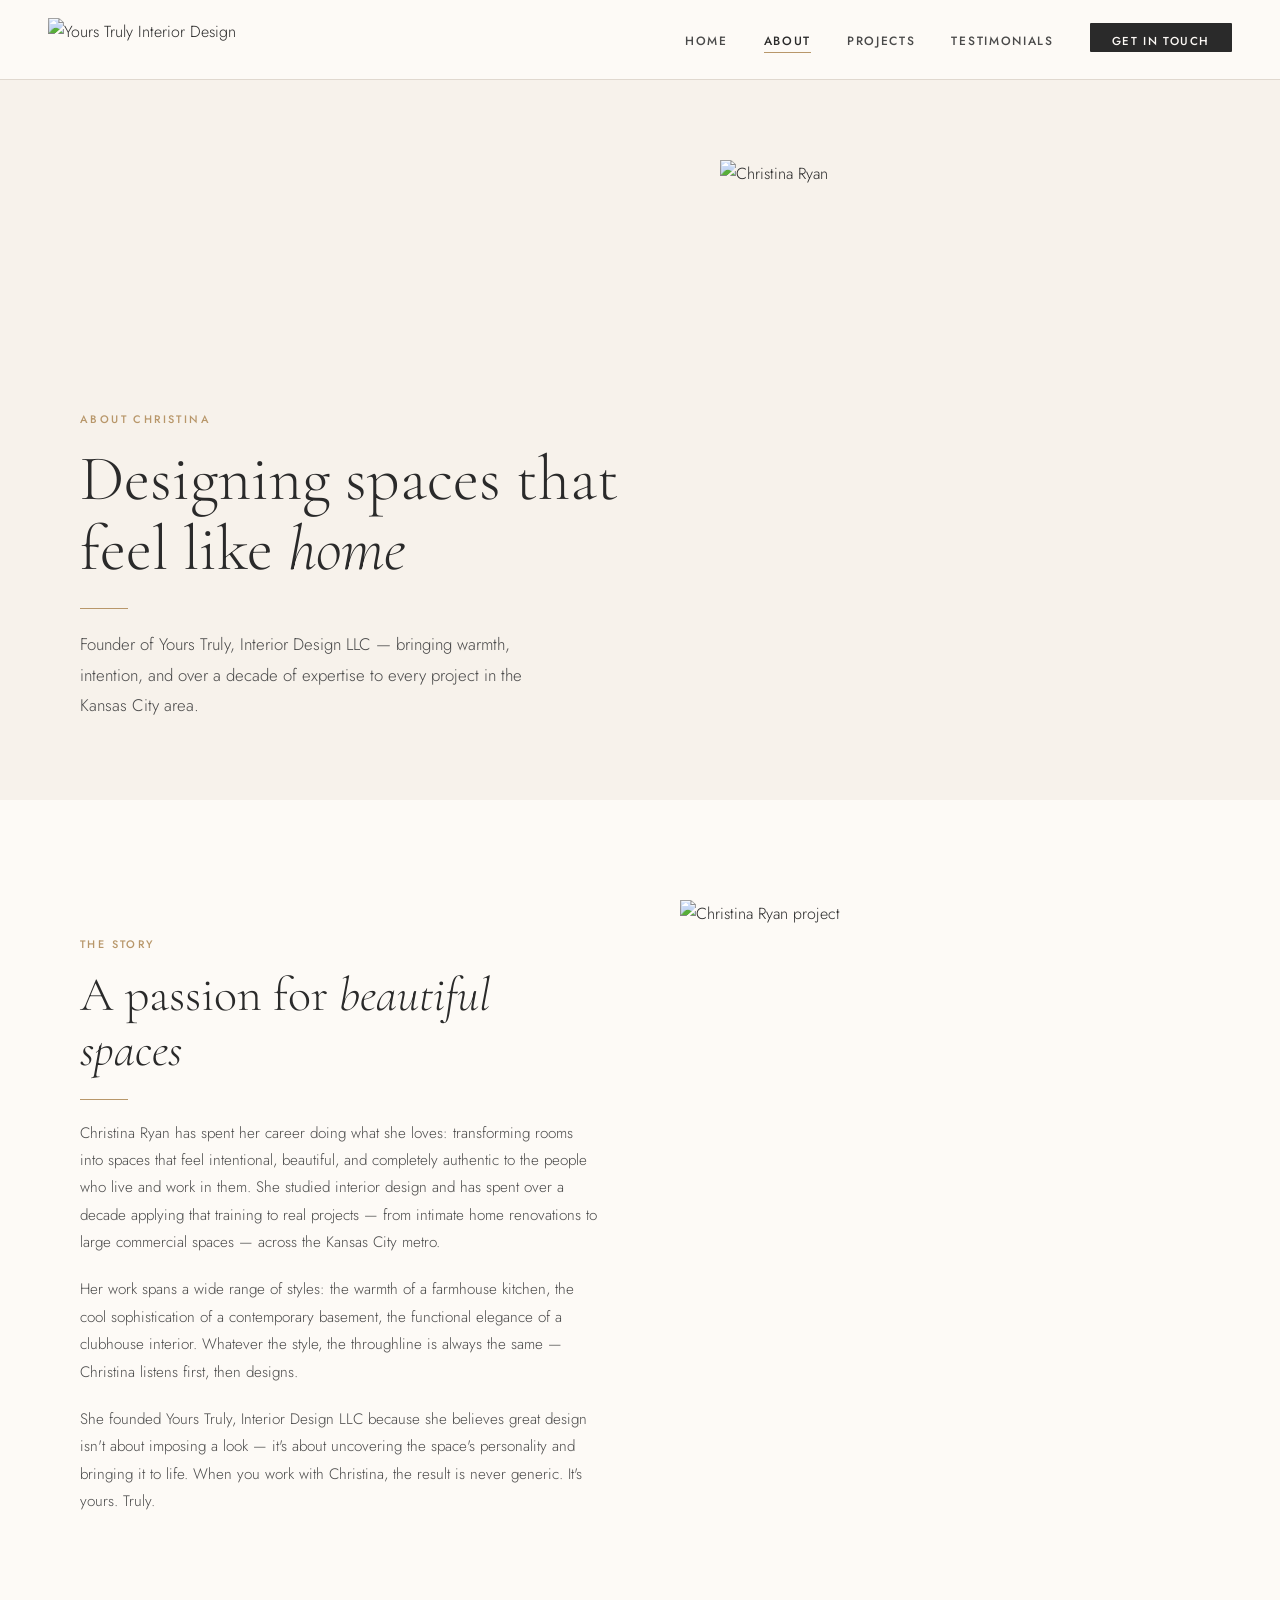
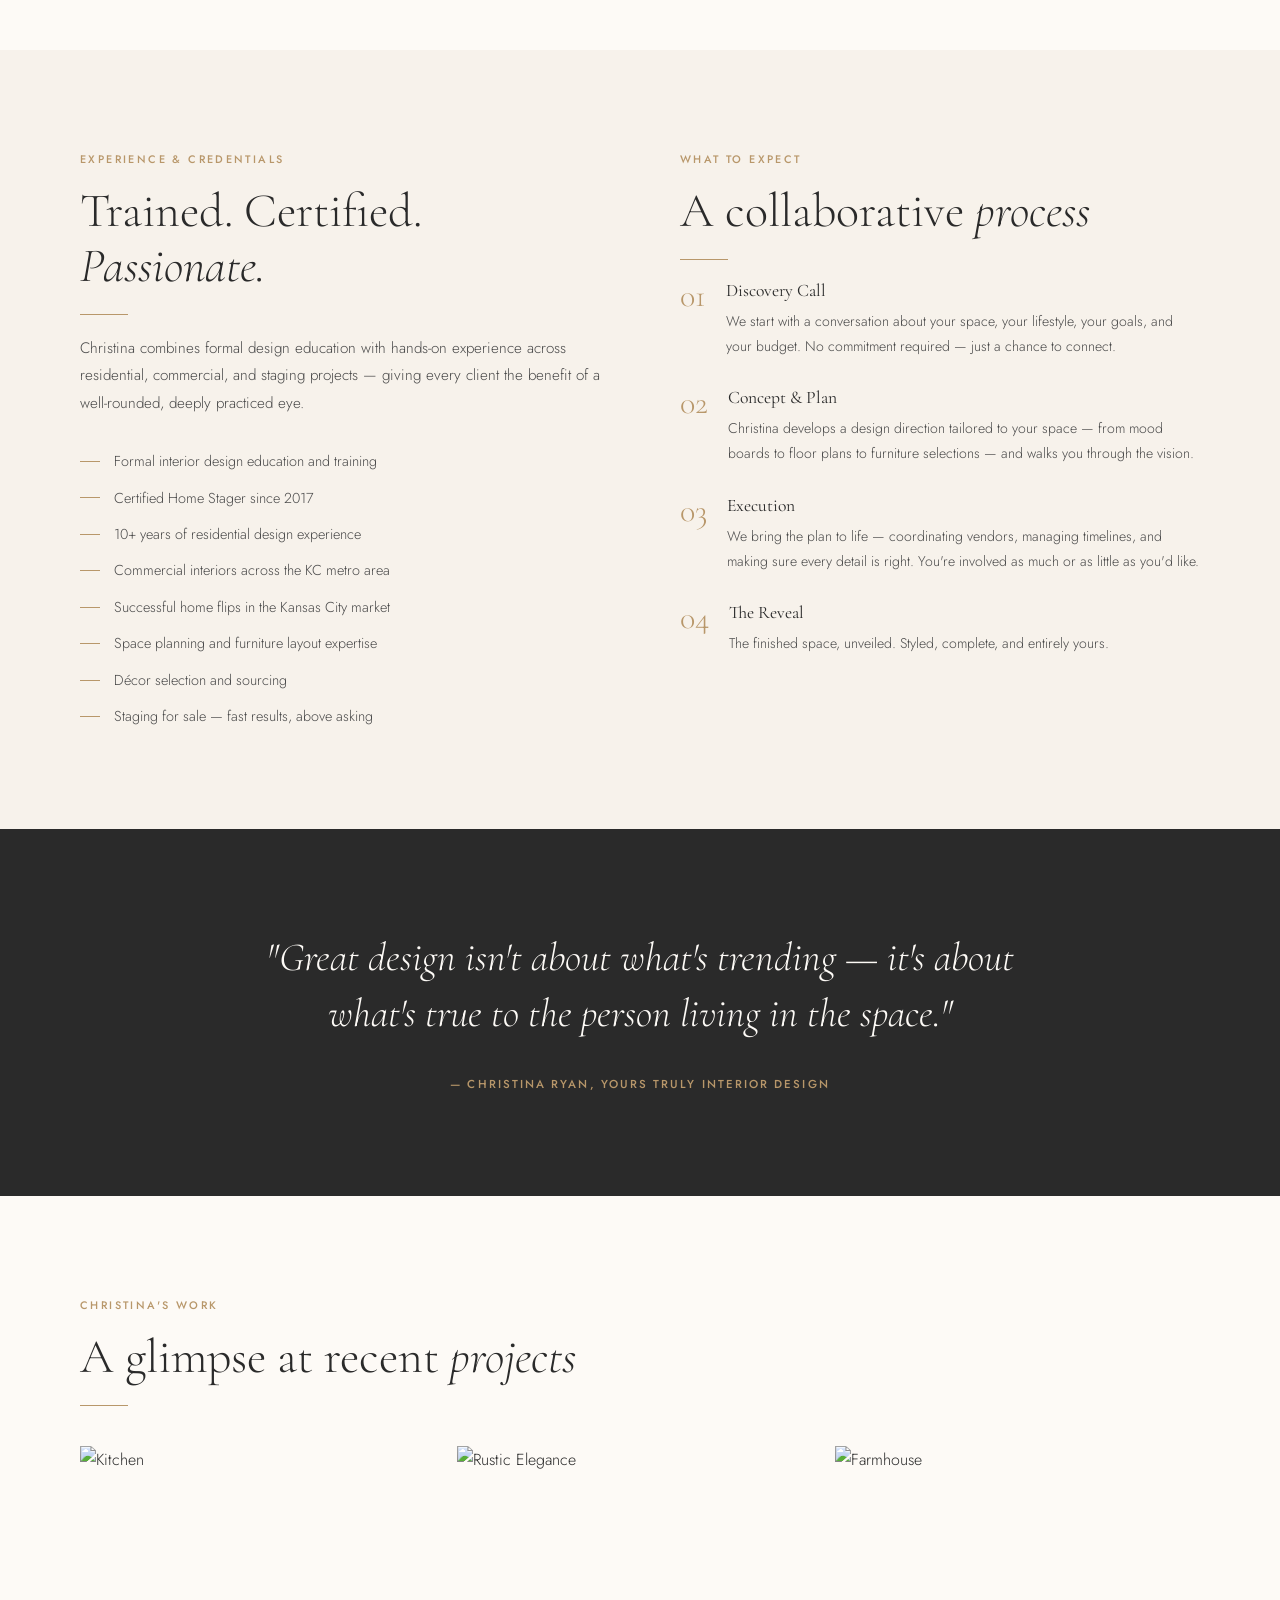
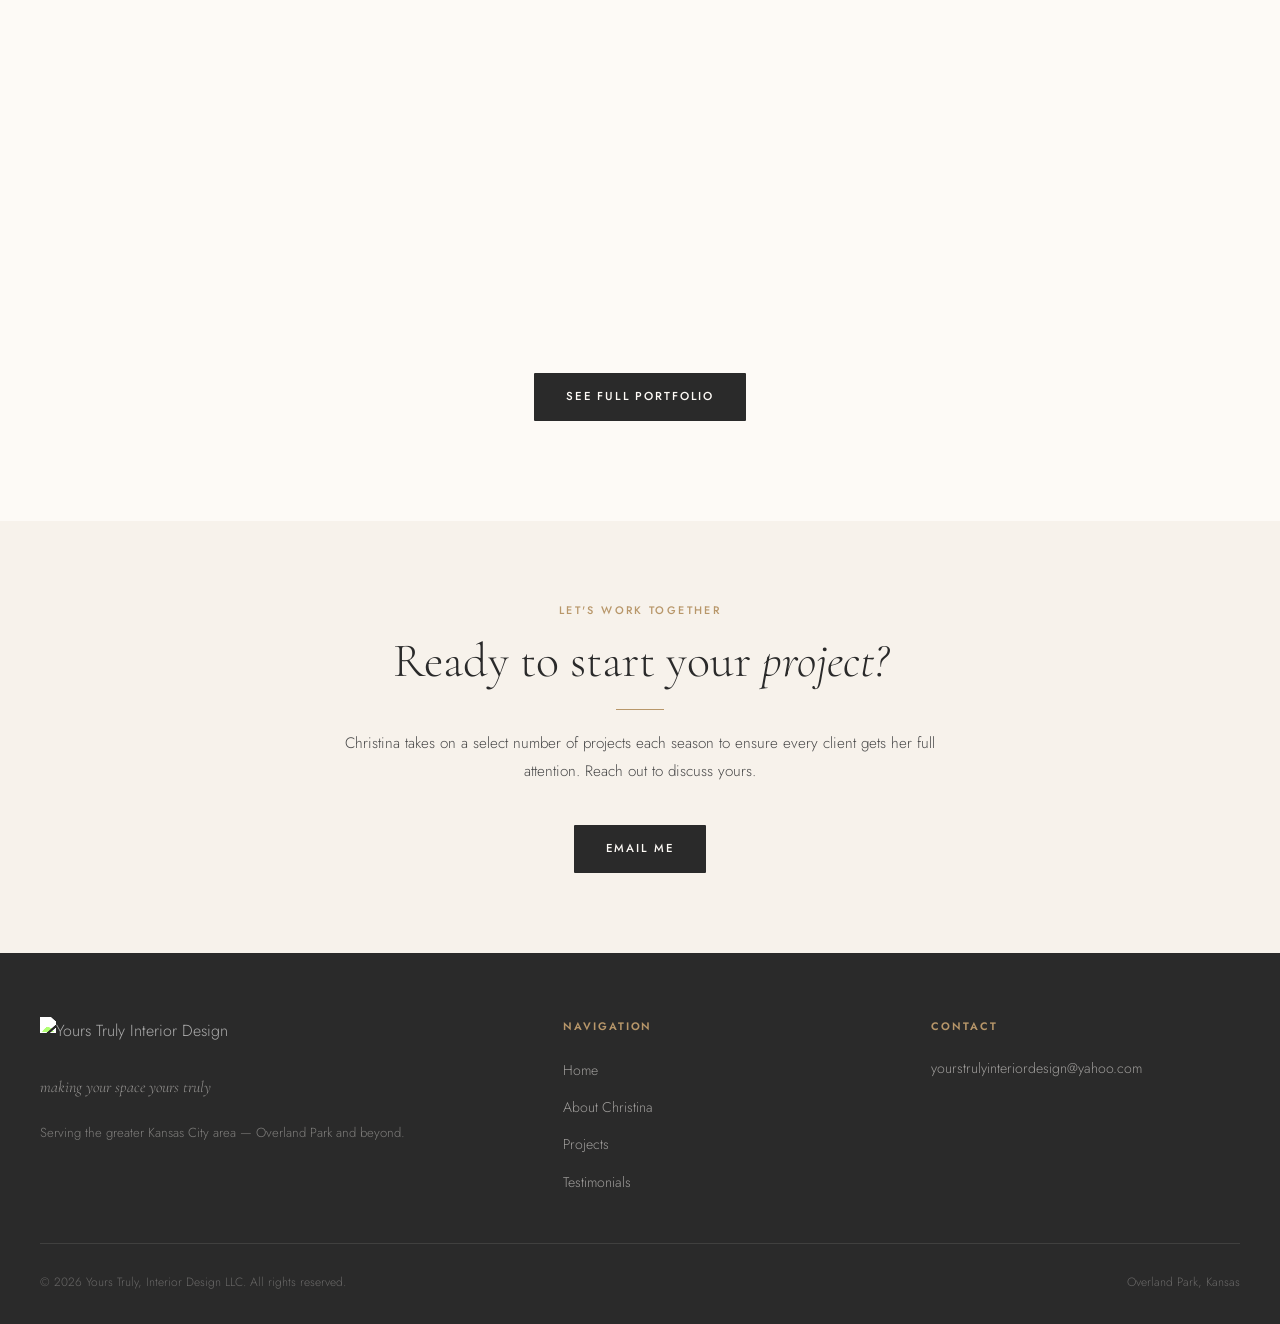
==== about.html @ 73387ab0 "Initial commit — Yours Truly Interior Design website Co-Authored-By: Claude Sonnet 4.6 <noreply@anth" ====
<!DOCTYPE html>
<html lang="en">
<head>
  <meta charset="UTF-8" />
  <meta name="viewport" content="width=device-width, initial-scale=1.0" />
  <title>About Christina Ryan — Yours Truly, Interior Design</title>
  <meta name="description" content="Meet Christina Ryan, founder of Yours Truly Interior Design LLC — residential designer, commercial designer, and certified home stager serving the Kansas City area." />
  <link rel="stylesheet" href="styles.css" />
</head>
<body>

  <!-- NAV -->
  <nav class="nav" id="nav">
    <a href="index.html" class="nav-logo">
      <img src="https://images.squarespace-cdn.com/content/v1/5b879209da02bc54b4c3dd03/1538536090506-EZJM4PVKY48RUZDTCL8S/logofin-02.png" alt="Yours Truly Interior Design" />
    </a>
    <ul class="nav-links">
      <li><a href="index.html">Home</a></li>
      <li><a href="about.html" class="active">About</a></li>
      <li><a href="projects.html">Projects</a></li>
      <li><a href="testimonials.html">Testimonials</a></li>
      <li><a href="mailto:yourstrulyinteriordesign@yahoo.com" class="nav-cta">Get in Touch</a></li>
    </ul>
    <button class="hamburger" id="hamburger" aria-label="Menu">
      <span></span><span></span><span></span>
    </button>
  </nav>

  <div class="mobile-menu" id="mobileMenu">
    <a href="index.html">Home</a>
    <a href="about.html">About</a>
    <a href="projects.html">Projects</a>
    <a href="testimonials.html">Testimonials</a>
    <a href="mailto:yourstrulyinteriordesign@yahoo.com">Get in Touch</a>
  </div>

  <!-- PAGE HERO -->
  <div class="page-hero">
    <div class="page-hero-inner">
      <div class="page-hero-text">
        <p class="section-label">About Christina</p>
        <h1>Designing spaces that feel like <em>home</em></h1>
        <div class="divider"></div>
        <p style="max-width: 480px; margin-top: 8px; font-size: 1.05rem;">Founder of Yours Truly, Interior Design LLC — bringing warmth, intention, and over a decade of expertise to every project in the Kansas City area.</p>
      </div>
      <div class="page-hero-image">
        <img
          src="https://images.squarespace-cdn.com/content/v1/5b879209da02bc54b4c3dd03/2d7693ac-e2a9-4519-bec4-ebcbdda5941f/IMG_5736.jpeg"
          alt="Christina Ryan"
        />
      </div>
    </div>
  </div>

  <!-- STORY -->
  <section style="padding: 100px 0; background: var(--ivory);">
    <div class="section" style="padding-top: 0; padding-bottom: 0;">
      <div class="split">
        <div class="split-text">
          <p class="section-label">The Story</p>
          <h2>A passion for <em>beautiful spaces</em></h2>
          <div class="divider"></div>
          <p style="margin-bottom: 20px;">Christina Ryan has spent her career doing what she loves: transforming rooms into spaces that feel intentional, beautiful, and completely authentic to the people who live and work in them. She studied interior design and has spent over a decade applying that training to real projects — from intimate home renovations to large commercial spaces — across the Kansas City metro.</p>
          <p style="margin-bottom: 20px;">Her work spans a wide range of styles: the warmth of a farmhouse kitchen, the cool sophistication of a contemporary basement, the functional elegance of a clubhouse interior. Whatever the style, the throughline is always the same — Christina listens first, then designs.</p>
          <p>She founded Yours Truly, Interior Design LLC because she believes great design isn't about imposing a look — it's about uncovering the space's personality and bringing it to life. When you work with Christina, the result is never generic. It's yours. Truly.</p>
        </div>
        <div class="split-image">
          <img
            src="https://images.squarespace-cdn.com/content/v1/5b879209da02bc54b4c3dd03/1630653431129-27G4PK1G4OTRNP33AMVS/86757907_2909606565801792_7274427422525620224_n.jpg"
            alt="Christina Ryan project"
            loading="lazy"
          />
        </div>
      </div>
    </div>
  </section>

  <!-- CREDENTIALS -->
  <section style="background: var(--cream); padding: 100px 0;">
    <div class="section" style="padding-top: 0; padding-bottom: 0;">
      <div style="display: grid; grid-template-columns: 1fr 1fr; gap: 80px; align-items: start;">
        <div>
          <p class="section-label">Experience &amp; Credentials</p>
          <h2>Trained. Certified. <em>Passionate.</em></h2>
          <div class="divider"></div>
          <p style="margin-bottom: 32px;">Christina combines formal design education with hands-on experience across residential, commercial, and staging projects — giving every client the benefit of a well-rounded, deeply practiced eye.</p>
          <ul class="credentials-list">
            <li>Formal interior design education and training</li>
            <li>Certified Home Stager since 2017</li>
            <li>10+ years of residential design experience</li>
            <li>Commercial interiors across the KC metro area</li>
            <li>Successful home flips in the Kansas City market</li>
            <li>Space planning and furniture layout expertise</li>
            <li>Décor selection and sourcing</li>
            <li>Staging for sale — fast results, above asking</li>
          </ul>
        </div>
        <div>
          <p class="section-label">What to Expect</p>
          <h2>A collaborative <em>process</em></h2>
          <div class="divider"></div>
          <div style="display: flex; flex-direction: column; gap: 28px; margin-top: 8px;">
            <div style="display: flex; gap: 20px;">
              <span style="font-family: var(--font-display); font-size: 2rem; font-weight: 300; color: var(--gold); line-height: 1; flex-shrink: 0;">01</span>
              <div>
                <h3 style="font-size: 1.1rem; margin-bottom: 6px;">Discovery Call</h3>
                <p style="font-size: 0.88rem;">We start with a conversation about your space, your lifestyle, your goals, and your budget. No commitment required — just a chance to connect.</p>
              </div>
            </div>
            <div style="display: flex; gap: 20px;">
              <span style="font-family: var(--font-display); font-size: 2rem; font-weight: 300; color: var(--gold); line-height: 1; flex-shrink: 0;">02</span>
              <div>
                <h3 style="font-size: 1.1rem; margin-bottom: 6px;">Concept &amp; Plan</h3>
                <p style="font-size: 0.88rem;">Christina develops a design direction tailored to your space — from mood boards to floor plans to furniture selections — and walks you through the vision.</p>
              </div>
            </div>
            <div style="display: flex; gap: 20px;">
              <span style="font-family: var(--font-display); font-size: 2rem; font-weight: 300; color: var(--gold); line-height: 1; flex-shrink: 0;">03</span>
              <div>
                <h3 style="font-size: 1.1rem; margin-bottom: 6px;">Execution</h3>
                <p style="font-size: 0.88rem;">We bring the plan to life — coordinating vendors, managing timelines, and making sure every detail is right. You're involved as much or as little as you'd like.</p>
              </div>
            </div>
            <div style="display: flex; gap: 20px;">
              <span style="font-family: var(--font-display); font-size: 2rem; font-weight: 300; color: var(--gold); line-height: 1; flex-shrink: 0;">04</span>
              <div>
                <h3 style="font-size: 1.1rem; margin-bottom: 6px;">The Reveal</h3>
                <p style="font-size: 0.88rem;">The finished space, unveiled. Styled, complete, and entirely yours.</p>
              </div>
            </div>
          </div>
        </div>
      </div>
    </div>
  </section>

  <!-- PHILOSOPHY -->
  <div class="philosophy-block">
    <blockquote>"Great design isn't about what's trending — it's about what's true to the person living in the space."</blockquote>
    <cite>— Christina Ryan, Yours Truly Interior Design</cite>
  </div>

  <!-- PROJECT PREVIEW -->
  <section style="padding: 100px 0; background: var(--ivory);">
    <div class="section" style="padding-top: 0; padding-bottom: 0;">
      <p class="section-label">Christina's Work</p>
      <h2>A glimpse at recent <em>projects</em></h2>
      <div class="divider"></div>
    </div>
    <div style="max-width: var(--max-width); margin: 40px auto 0; padding: 0 40px; display: grid; grid-template-columns: repeat(3, 1fr); gap: 12px;">
      <div style="overflow:hidden;">
        <img src="https://images.squarespace-cdn.com/content/v1/5b879209da02bc54b4c3dd03/1777571612292-K206088FG8XF8115X5HW/IMG_4425.jpeg" alt="Kitchen" style="width:100%; aspect-ratio:3/4; object-fit:cover; transition: transform 0.5s;" onmouseover="this.style.transform='scale(1.04)'" onmouseout="this.style.transform='scale(1)'" loading="lazy" />
      </div>
      <div style="overflow:hidden;">
        <img src="https://images.squarespace-cdn.com/content/v1/5b879209da02bc54b4c3dd03/1630653224249-AIMU67XTC1O9X4L0WO57/78040785_2699862756776175_4248796032495779840_n.jpg" alt="Rustic Elegance" style="width:100%; aspect-ratio:3/4; object-fit:cover; transition: transform 0.5s;" onmouseover="this.style.transform='scale(1.04)'" onmouseout="this.style.transform='scale(1)'" loading="lazy" />
      </div>
      <div style="overflow:hidden;">
        <img src="https://images.squarespace-cdn.com/content/v1/5b879209da02bc54b4c3dd03/1630653431836-ACAUEU95DO4KXU7ZUF64/86973829_2909606402468475_8310304707469901824_n.jpg" alt="Farmhouse" style="width:100%; aspect-ratio:3/4; object-fit:cover; transition: transform 0.5s;" onmouseover="this.style.transform='scale(1.04)'" onmouseout="this.style.transform='scale(1)'" loading="lazy" />
      </div>
    </div>
    <div style="text-align: center; margin-top: 40px;">
      <a href="projects.html" class="btn btn-dark">See Full Portfolio</a>
    </div>
  </section>

  <!-- CTA -->
  <section class="contact-strip">
    <div style="max-width: 600px; margin: 0 auto;">
      <p class="section-label" style="display: flex; justify-content: center;">Let's Work Together</p>
      <h2 style="text-align: center; margin-bottom: 16px;">Ready to start your <em>project?</em></h2>
      <div class="divider" style="margin: 20px auto;"></div>
      <p style="text-align: center; margin-bottom: 40px;">Christina takes on a select number of projects each season to ensure every client gets her full attention. Reach out to discuss yours.</p>
      <div style="display: flex; justify-content: center; gap: 16px; flex-wrap: wrap;">
        <a href="mailto:yourstrulyinteriordesign@yahoo.com" class="btn btn-dark">Email Me</a>
      </div>
    </div>
  </section>

  <!-- FOOTER -->
  <footer>
    <div class="footer-inner">
      <div class="footer-brand">
        <img src="https://images.squarespace-cdn.com/content/v1/5b879209da02bc54b4c3dd03/1538536090506-EZJM4PVKY48RUZDTCL8S/logofin-02.png" alt="Yours Truly Interior Design" />
        <p class="footer-tagline">making your space yours truly</p>
        <p style="font-size: 0.82rem; color: rgba(253,250,246,0.4);">Serving the greater Kansas City area — Overland Park and beyond.</p>
      </div>
      <div>
        <p class="footer-heading">Navigation</p>
        <ul class="footer-links">
          <li><a href="index.html">Home</a></li>
          <li><a href="about.html">About Christina</a></li>
          <li><a href="projects.html">Projects</a></li>
          <li><a href="testimonials.html">Testimonials</a></li>
        </ul>
      </div>
      <div>
        <p class="footer-heading">Contact</p>
        <p class="footer-contact-item"><a href="mailto:yourstrulyinteriordesign@yahoo.com">yourstrulyinteriordesign@yahoo.com</a></p>
      </div>
    </div>
    <div class="footer-bottom">
      <span>© <span id="year"></span> Yours Truly, Interior Design LLC. All rights reserved.</span>
      <span>Overland Park, Kansas</span>
    </div>
  </footer>

  <script>
    document.getElementById('year').textContent = new Date().getFullYear();
    const nav = document.getElementById('nav');
    window.addEventListener('scroll', () => nav.classList.toggle('scrolled', window.scrollY > 20));
    document.getElementById('hamburger').addEventListener('click', () => {
      document.getElementById('mobileMenu').classList.toggle('open');
    });
  </script>
</body>
</html>
---- styles.css ----
@import url('https://fonts.googleapis.com/css2?family=Cormorant+Garamond:ital,wght@0,300;0,400;0,500;0,600;1,300;1,400&family=Jost:wght@300;400;500;600&display=swap');

:root {
  --cream: #F7F2EB;
  --ivory: #FDFAF6;
  --charcoal: #2A2A2A;
  --charcoal-light: #4A4A4A;
  --gold: #B8976A;
  --gold-dark: #9A7A52;
  --warm-gray: #8C8680;
  --border: #E0D8CF;
  --white: #FFFFFF;

  --font-display: 'Cormorant Garamond', Georgia, serif;
  --font-body: 'Jost', system-ui, sans-serif;

  --max-width: 1200px;
  --section-pad: 100px 40px;
  --section-pad-sm: 60px 24px;
}

*, *::before, *::after { box-sizing: border-box; margin: 0; padding: 0; }

html { scroll-behavior: smooth; }

body {
  font-family: var(--font-body);
  font-weight: 300;
  color: var(--charcoal);
  background: var(--ivory);
  line-height: 1.7;
  -webkit-font-smoothing: antialiased;
}

img { display: block; max-width: 100%; }

a { color: inherit; text-decoration: none; }

/* ─── NAV ─────────────────────────────────────────────── */

.nav {
  position: fixed;
  top: 0; left: 0; right: 0;
  z-index: 100;
  display: flex;
  align-items: center;
  justify-content: space-between;
  padding: 0 48px;
  height: 80px;
  background: rgba(253, 250, 246, 0.96);
  backdrop-filter: blur(8px);
  border-bottom: 1px solid var(--border);
  transition: box-shadow 0.3s;
}

.nav.scrolled { box-shadow: 0 2px 20px rgba(0,0,0,0.07); }

.nav-logo {
  display: flex;
  align-items: center;
  gap: 12px;
}

.nav-logo img { height: 44px; width: auto; }

.nav-logo-text {
  font-family: var(--font-display);
  font-size: 1.15rem;
  font-weight: 500;
  letter-spacing: 0.03em;
  line-height: 1.2;
  color: var(--charcoal);
}

.nav-logo-text span {
  display: block;
  font-family: var(--font-body);
  font-size: 0.6rem;
  font-weight: 500;
  letter-spacing: 0.18em;
  text-transform: uppercase;
  color: var(--gold);
}

.nav-links {
  display: flex;
  align-items: center;
  gap: 36px;
  list-style: none;
}

.nav-links a {
  font-size: 0.75rem;
  font-weight: 500;
  letter-spacing: 0.14em;
  text-transform: uppercase;
  color: var(--charcoal-light);
  transition: color 0.2s;
  position: relative;
  padding-bottom: 3px;
}

.nav-links a::after {
  content: '';
  position: absolute;
  bottom: 0; left: 0;
  width: 0; height: 1px;
  background: var(--gold);
  transition: width 0.25s;
}

.nav-links a:hover,
.nav-links a.active {
  color: var(--charcoal);
}

.nav-links a:hover::after,
.nav-links a.active::after { width: 100%; }

.nav-cta {
  background: var(--charcoal);
  color: var(--ivory) !important;
  padding: 10px 22px;
  font-size: 0.72rem !important;
  letter-spacing: 0.14em !important;
  border-radius: 1px;
  transition: background 0.2s !important;
}

.nav-cta::after { display: none !important; }
.nav-cta:hover { background: var(--gold) !important; color: var(--ivory) !important; }

.nav-tagline {
  font-size: 0.68rem;
  font-weight: 400;
  letter-spacing: 0.12em;
  color: var(--warm-gray);
  white-space: nowrap;
  padding-left: 20px;
  border-left: 1px solid var(--border);
}

@media (max-width: 1100px) {
  .nav-tagline { display: none; }
}

.hamburger {
  display: none;
  flex-direction: column;
  gap: 5px;
  cursor: pointer;
  background: none;
  border: none;
  padding: 4px;
}

.hamburger span {
  display: block;
  width: 24px;
  height: 1.5px;
  background: var(--charcoal);
  transition: all 0.3s;
}

.mobile-menu {
  display: none;
  position: fixed;
  top: 80px; left: 0; right: 0;
  background: var(--ivory);
  border-bottom: 1px solid var(--border);
  padding: 24px 24px 32px;
  z-index: 99;
  flex-direction: column;
  gap: 20px;
}

.mobile-menu.open { display: flex; }

.mobile-menu a {
  font-size: 0.8rem;
  font-weight: 500;
  letter-spacing: 0.14em;
  text-transform: uppercase;
  color: var(--charcoal-light);
  padding: 8px 0;
  border-bottom: 1px solid var(--border);
}

.mobile-menu a:last-child { border-bottom: none; }

/* ─── HERO ────────────────────────────────────────────── */

.hero {
  position: relative;
  height: 100vh;
  min-height: 600px;
  display: flex;
  align-items: flex-end;
  padding-bottom: 80px;
  overflow: hidden;
}

.hero-bg {
  position: absolute;
  inset: 0;
  background-size: cover;
  background-position: center;
  transform: scale(1.04);
  transition: transform 8s ease;
}

.hero-bg.loaded { transform: scale(1); }

.hero-overlay {
  position: absolute;
  inset: 0;
  background: linear-gradient(
    to top,
    rgba(30, 25, 20, 0.72) 0%,
    rgba(30, 25, 20, 0.3) 40%,
    rgba(30, 25, 20, 0.1) 100%
  );
}

.hero-content {
  position: relative;
  z-index: 2;
  max-width: var(--max-width);
  margin: 0 auto;
  padding: 0 40px;
  width: 100%;
}

.hero-eyebrow {
  font-family: var(--font-body);
  font-size: 0.7rem;
  font-weight: 500;
  letter-spacing: 0.22em;
  text-transform: uppercase;
  color: var(--gold);
  margin-bottom: 16px;
}

.hero h1 {
  font-family: var(--font-display);
  font-size: clamp(3rem, 6vw, 5.5rem);
  font-weight: 300;
  line-height: 1.08;
  color: var(--ivory);
  margin-bottom: 20px;
  max-width: 680px;
}

.hero h1 em { font-style: italic; font-weight: 300; }

.hero-sub {
  font-size: 0.95rem;
  font-weight: 300;
  color: rgba(253, 250, 246, 0.8);
  margin-bottom: 36px;
  max-width: 420px;
  letter-spacing: 0.02em;
}

.hero-actions { display: flex; gap: 16px; flex-wrap: wrap; }

.btn {
  display: inline-block;
  font-family: var(--font-body);
  font-size: 0.72rem;
  font-weight: 500;
  letter-spacing: 0.16em;
  text-transform: uppercase;
  padding: 14px 32px;
  border-radius: 1px;
  transition: all 0.25s;
  cursor: pointer;
  border: none;
}

.btn-primary {
  background: var(--gold);
  color: var(--ivory);
}
.btn-primary:hover { background: var(--gold-dark); }

.btn-outline {
  background: transparent;
  color: var(--ivory);
  border: 1px solid rgba(253,250,246,0.55);
}
.btn-outline:hover {
  background: rgba(253,250,246,0.12);
  border-color: rgba(253,250,246,0.8);
}

.btn-dark {
  background: var(--charcoal);
  color: var(--ivory);
}
.btn-dark:hover { background: var(--gold); }

.btn-gold {
  background: var(--gold);
  color: var(--ivory);
}
.btn-gold:hover { background: var(--gold-dark); }

/* ─── INTRO STRIP ─────────────────────────────────────── */

.intro-strip {
  background: var(--charcoal);
  padding: 28px 40px;
  display: flex;
  justify-content: center;
  gap: 60px;
  flex-wrap: wrap;
}

.intro-strip-item {
  display: flex;
  flex-direction: column;
  align-items: center;
  gap: 4px;
  color: var(--ivory);
}

.intro-strip-item strong {
  font-family: var(--font-display);
  font-size: 1.6rem;
  font-weight: 400;
  color: var(--gold);
}

.intro-strip-item span {
  font-size: 0.7rem;
  font-weight: 400;
  letter-spacing: 0.14em;
  text-transform: uppercase;
  color: rgba(253,250,246,0.6);
}

/* ─── SECTIONS ────────────────────────────────────────── */

.section {
  padding: var(--section-pad);
  max-width: var(--max-width);
  margin: 0 auto;
}

.section-full {
  padding: var(--section-pad);
}

.section-label {
  font-family: var(--font-body);
  font-size: 0.68rem;
  font-weight: 500;
  letter-spacing: 0.22em;
  text-transform: uppercase;
  color: var(--gold);
  margin-bottom: 14px;
}

h2 {
  font-family: var(--font-display);
  font-size: clamp(2rem, 4vw, 3rem);
  font-weight: 300;
  line-height: 1.15;
  color: var(--charcoal);
}

h2 em { font-style: italic; }

h3 {
  font-family: var(--font-display);
  font-size: 1.5rem;
  font-weight: 400;
  line-height: 1.3;
}

p {
  font-size: 0.95rem;
  line-height: 1.8;
  color: var(--charcoal-light);
}

.divider {
  width: 48px;
  height: 1px;
  background: var(--gold);
  margin: 20px 0;
}

/* ─── SERVICES GRID ───────────────────────────────────── */

.services-grid {
  display: grid;
  grid-template-columns: repeat(4, 1fr);
  gap: 2px;
  margin-top: 60px;
}

.service-card {
  background: var(--cream);
  padding: 48px 36px;
  position: relative;
  overflow: hidden;
  transition: background 0.3s;
}

.service-card:hover { background: var(--charcoal); }

.service-card:hover .service-number,
.service-card:hover h3,
.service-card:hover p { color: var(--ivory); }

.service-card:hover .divider { background: var(--gold); }

.service-number {
  font-family: var(--font-display);
  font-size: 3rem;
  font-weight: 300;
  color: var(--border);
  line-height: 1;
  margin-bottom: 20px;
  transition: color 0.3s;
}

.service-card h3 { margin-bottom: 12px; transition: color 0.3s; }
.service-card p { font-size: 0.88rem; transition: color 0.3s; }

/* ─── SPLIT LAYOUT ────────────────────────────────────── */

.split {
  display: grid;
  grid-template-columns: 1fr 1fr;
  gap: 80px;
  align-items: center;
}

.split-text { }

.split-text .section-label { margin-top: 0; }

.split-image {
  position: relative;
}

.split-image img {
  width: 100%;
  aspect-ratio: 4/5;
  object-fit: cover;
}

.split-image::before {
  content: '';
  position: absolute;
  top: -16px; left: -16px;
  right: 16px; bottom: 16px;
  border: 1px solid var(--gold);
  z-index: -1;
}

/* ─── PROJECTS GRID ───────────────────────────────────── */

.projects-grid {
  display: grid;
  grid-template-columns: repeat(12, 1fr);
  gap: 16px;
  margin-top: 60px;
}

.project-item {
  overflow: hidden;
  position: relative;
  cursor: pointer;
}

.project-item img {
  width: 100%;
  height: 100%;
  object-fit: cover;
  transition: transform 0.6s ease;
}

.project-item:hover img { transform: scale(1.05); }

.project-item-overlay {
  position: absolute;
  inset: 0;
  background: rgba(30,25,20,0);
  display: flex;
  align-items: flex-end;
  padding: 24px;
  transition: background 0.3s;
}

.project-item:hover .project-item-overlay {
  background: rgba(30,25,20,0.55);
}

.project-item-label {
  color: var(--ivory);
  font-family: var(--font-display);
  font-size: 1.1rem;
  font-weight: 400;
  opacity: 0;
  transform: translateY(8px);
  transition: all 0.3s;
}

.project-item:hover .project-item-label {
  opacity: 1;
  transform: translateY(0);
}

.col-8 { grid-column: span 8; }
.col-7 { grid-column: span 7; }
.col-5 { grid-column: span 5; }
.col-4 { grid-column: span 4; }
.col-6 { grid-column: span 6; }
.col-3 { grid-column: span 3; }
.row-tall { aspect-ratio: 3/4; }
.row-med { aspect-ratio: 4/3; }
.row-sq { aspect-ratio: 1; }
.row-wide { aspect-ratio: 16/9; }

/* ─── TESTIMONIALS ────────────────────────────────────── */

.testimonials-section {
  background: var(--charcoal);
  padding: var(--section-pad);
}

.testimonials-section h2 { color: var(--ivory); }
.testimonials-section .section-label { color: var(--gold); }
.testimonials-section .divider { background: var(--gold); }

.slider-wrapper {
  position: relative;
  margin-top: 60px;
  overflow: hidden;
}

.slider-track {
  display: flex;
  transition: transform 0.6s cubic-bezier(0.4, 0, 0.2, 1);
}

.slide {
  min-width: 100%;
  display: flex;
  gap: 80px;
  align-items: center;
  padding: 0 40px;
}

.slide-image {
  flex: 0 0 420px;
  height: 520px;
  overflow: hidden;
  position: relative;
}

.slide-image img {
  width: 100%;
  height: 100%;
  object-fit: cover;
}

.slide-content { flex: 1; }

.slide.slide-text-only {
  justify-content: center;
  padding: 60px 80px;
}
.slide.slide-text-only .slide-content {
  max-width: 760px;
  text-align: center;
}
.slide.slide-text-only .quote-mark {
  display: block;
  text-align: center;
}

.quote-mark {
  font-family: var(--font-display);
  font-size: 6rem;
  line-height: 0.5;
  color: var(--gold);
  opacity: 0.5;
  margin-bottom: 16px;
}

.slide-quote {
  font-family: var(--font-display);
  font-size: clamp(1.3rem, 2.5vw, 1.75rem);
  font-weight: 300;
  font-style: italic;
  line-height: 1.5;
  color: var(--ivory);
  margin-bottom: 28px;
}

.slide-author {
  font-size: 0.72rem;
  font-weight: 500;
  letter-spacing: 0.18em;
  text-transform: uppercase;
  color: var(--gold);
  margin-bottom: 6px;
}

.slide-role {
  font-size: 0.85rem;
  color: rgba(253,250,246,0.5);
}

.slider-controls {
  display: flex;
  align-items: center;
  justify-content: center;
  gap: 20px;
  margin-top: 48px;
}

.slider-btn {
  width: 48px;
  height: 48px;
  border: 1px solid rgba(253,250,246,0.25);
  background: transparent;
  color: var(--ivory);
  cursor: pointer;
  display: flex;
  align-items: center;
  justify-content: center;
  transition: all 0.2s;
  font-size: 1.1rem;
}

.slider-btn:hover {
  background: var(--gold);
  border-color: var(--gold);
}

.slider-dots {
  display: flex;
  gap: 8px;
}

.dot {
  width: 6px;
  height: 6px;
  border-radius: 50%;
  background: rgba(253,250,246,0.25);
  cursor: pointer;
  transition: background 0.2s;
  border: none;
}

.dot.active { background: var(--gold); }

/* ─── TESTIMONIALS PAGE ───────────────────────────────── */

.testimonial-hero {
  padding-top: 80px;
  background: var(--charcoal);
  height: 50vh;
  min-height: 360px;
  display: flex;
  align-items: flex-end;
  position: relative;
  overflow: hidden;
}

.testimonial-hero-bg {
  position: absolute;
  inset: 0;
  background-size: cover;
  background-position: center;
  opacity: 0.3;
}

.testimonial-hero-content {
  position: relative;
  z-index: 2;
  max-width: var(--max-width);
  margin: 0 auto;
  padding: 0 40px 60px;
  width: 100%;
}

.testimonial-hero-content h1 {
  font-family: var(--font-display);
  font-size: clamp(2.5rem, 5vw, 4rem);
  font-weight: 300;
  color: var(--ivory);
  margin-top: 12px;
}

/* ─── FULL SLIDER (TESTIMONIALS PAGE) ────────────────── */

.full-slider-section {
  padding: 80px 0;
  background: var(--ivory);
  overflow: hidden;
}

.full-slider-wrapper {
  position: relative;
  max-width: 1000px;
  margin: 0 auto;
  padding: 0 40px;
}

.full-slide {
  display: none;
  flex-direction: column;
  align-items: center;
  text-align: center;
  gap: 32px;
}

.full-slide.active { display: flex; }

.full-slide-image {
  width: 100%;
  max-width: 700px;
  aspect-ratio: 16/9;
  overflow: hidden;
  position: relative;
}

.full-slide-image img {
  width: 100%;
  height: 100%;
  object-fit: cover;
}

.full-slide-text {
  max-width: 680px;
}

.full-slide-text .quote-mark { opacity: 0.35; color: var(--gold); }

.full-slide-text .slide-quote {
  color: var(--charcoal);
  font-size: clamp(1.2rem, 2.2vw, 1.6rem);
}

.full-slide-text .slide-author { color: var(--gold); }
.full-slide-text .slide-role { color: var(--warm-gray); }

.full-slider-controls {
  display: flex;
  align-items: center;
  justify-content: center;
  gap: 20px;
  margin-top: 48px;
}

.full-slider-btn {
  width: 52px;
  height: 52px;
  border: 1px solid var(--border);
  background: transparent;
  color: var(--charcoal);
  cursor: pointer;
  display: flex;
  align-items: center;
  justify-content: center;
  transition: all 0.2s;
  font-size: 1.2rem;
}

.full-slider-btn:hover { background: var(--gold); border-color: var(--gold); color: var(--ivory); }

.full-dots { display: flex; gap: 8px; }
.full-dot {
  width: 7px;
  height: 7px;
  border-radius: 50%;
  background: var(--border);
  cursor: pointer;
  border: none;
  transition: background 0.2s;
}
.full-dot.active { background: var(--gold); }

/* ─── REVIEWS CARDS ───────────────────────────────────── */

.reviews-grid {
  display: grid;
  grid-template-columns: repeat(3, 1fr);
  gap: 24px;
  margin-top: 60px;
}

.review-card {
  background: var(--cream);
  padding: 40px 36px;
  border-top: 2px solid var(--gold);
}

.review-stars {
  color: #C9A227;
  font-size: 0.9rem;
  letter-spacing: 3px;
  margin-bottom: 20px;
}

.review-text {
  font-family: var(--font-display);
  font-size: 1.05rem;
  font-style: italic;
  font-weight: 300;
  line-height: 1.6;
  color: var(--charcoal);
  margin-bottom: 24px;
}

.review-author {
  font-size: 0.72rem;
  font-weight: 600;
  letter-spacing: 0.14em;
  text-transform: uppercase;
  color: var(--charcoal);
}

/* ─── ABOUT PAGE ──────────────────────────────────────── */

.page-hero {
  padding-top: 80px;
  position: relative;
  background: var(--cream);
  overflow: hidden;
}

.page-hero-inner {
  max-width: var(--max-width);
  margin: 0 auto;
  padding: 80px 40px 0;
  display: grid;
  grid-template-columns: 1fr 480px;
  gap: 80px;
  align-items: end;
}

.page-hero-text {
  padding-bottom: 80px;
}

.page-hero-text h1 {
  font-family: var(--font-display);
  font-size: clamp(2.5rem, 5vw, 4.5rem);
  font-weight: 300;
  line-height: 1.1;
  color: var(--charcoal);
  margin-bottom: 24px;
}

.page-hero-text h1 em { font-style: italic; }

.page-hero-image img {
  width: 100%;
  aspect-ratio: 3/4;
  object-fit: cover;
  object-position: top;
}

/* ─── CREDENTIALS ─────────────────────────────────────── */

.credentials-list {
  list-style: none;
  margin-top: 32px;
  display: flex;
  flex-direction: column;
  gap: 12px;
}

.credentials-list li {
  display: flex;
  align-items: center;
  gap: 14px;
  font-size: 0.9rem;
  color: var(--charcoal-light);
}

.credentials-list li::before {
  content: '';
  flex-shrink: 0;
  width: 20px;
  height: 1px;
  background: var(--gold);
}

/* ─── PHILOSOPHY QUOTE ────────────────────────────────── */

.philosophy-block {
  background: var(--charcoal);
  padding: var(--section-pad);
  text-align: center;
}

.philosophy-block blockquote {
  font-family: var(--font-display);
  font-size: clamp(1.6rem, 3.5vw, 2.5rem);
  font-weight: 300;
  font-style: italic;
  line-height: 1.4;
  color: var(--ivory);
  max-width: 800px;
  margin: 0 auto 28px;
}

.philosophy-block cite {
  font-family: var(--font-body);
  font-size: 0.72rem;
  font-weight: 500;
  letter-spacing: 0.18em;
  text-transform: uppercase;
  color: var(--gold);
  font-style: normal;
}

/* ─── CONTACT STRIP ───────────────────────────────────── */

.contact-strip {
  background: var(--cream);
  padding: 80px 40px;
  text-align: center;
}

.contact-strip .section-label { justify-content: center; display: flex; }

.contact-info-row {
  display: flex;
  justify-content: center;
  gap: 60px;
  flex-wrap: wrap;
  margin-top: 40px;
  margin-bottom: 48px;
}

.contact-info-item {
  text-align: center;
}

.contact-info-item .label {
  font-size: 0.68rem;
  font-weight: 500;
  letter-spacing: 0.18em;
  text-transform: uppercase;
  color: var(--gold);
  margin-bottom: 6px;
}

.contact-info-item .value {
  font-family: var(--font-display);
  font-size: 1.1rem;
  color: var(--charcoal);
}

/* ─── PROJECTS PAGE ───────────────────────────────────── */

.projects-page-hero {
  padding-top: 80px;
  background: var(--charcoal);
  padding-bottom: 0;
  overflow: hidden;
}

.projects-page-hero-inner {
  max-width: var(--max-width);
  margin: 0 auto;
  padding: 80px 40px 60px;
}

.projects-page-hero-inner h1 {
  font-family: var(--font-display);
  font-size: clamp(2.5rem, 5vw, 4.5rem);
  font-weight: 300;
  color: var(--ivory);
  margin-top: 12px;
}

.project-category {
  max-width: var(--max-width);
  margin: 0 auto;
  padding: var(--section-pad);
}

.project-category + .project-category {
  border-top: 1px solid var(--border);
}

.project-images-masonry {
  margin-top: 40px;
  display: grid;
  gap: 12px;
}

.masonry-2col { grid-template-columns: 1fr 1fr; }
.masonry-3col { grid-template-columns: repeat(3, 1fr); }

.masonry-item { overflow: hidden; }
.masonry-item img {
  width: 100%;
  aspect-ratio: 4/3;
  object-fit: cover;
  transition: transform 0.5s ease;
}
.masonry-item.tall img { aspect-ratio: 3/4; }
.masonry-item:hover img { transform: scale(1.04); }

.project-pair {
  display: grid;
  grid-template-columns: 1fr 1fr;
  gap: 12px;
  margin-top: 12px;
}

/* ─── FOOTER ──────────────────────────────────────────── */

footer {
  background: var(--charcoal);
  padding: 64px 40px 32px;
  color: rgba(253,250,246,0.6);
}

.footer-inner {
  max-width: var(--max-width);
  margin: 0 auto;
  display: grid;
  grid-template-columns: 1.5fr 1fr 1fr;
  gap: 60px;
  padding-bottom: 48px;
  border-bottom: 1px solid rgba(253,250,246,0.1);
}

.footer-brand img { height: 40px; margin-bottom: 16px; filter: brightness(2); }

.footer-tagline {
  font-family: var(--font-display);
  font-size: 1rem;
  font-style: italic;
  color: rgba(253,250,246,0.5);
  margin-bottom: 20px;
}

.footer-heading {
  font-size: 0.68rem;
  font-weight: 600;
  letter-spacing: 0.18em;
  text-transform: uppercase;
  color: var(--gold);
  margin-bottom: 20px;
}

.footer-links {
  list-style: none;
  display: flex;
  flex-direction: column;
  gap: 10px;
}

.footer-links a {
  font-size: 0.88rem;
  color: rgba(253,250,246,0.55);
  transition: color 0.2s;
}

.footer-links a:hover { color: var(--ivory); }

.footer-contact-item {
  font-size: 0.88rem;
  margin-bottom: 8px;
  color: rgba(253,250,246,0.55);
}

.footer-contact-item a:hover { color: var(--ivory); }

.footer-bottom {
  max-width: var(--max-width);
  margin: 0 auto;
  display: flex;
  justify-content: space-between;
  align-items: center;
  padding-top: 28px;
  font-size: 0.75rem;
  color: rgba(253,250,246,0.3);
  flex-wrap: wrap;
  gap: 12px;
}

/* ─── RESPONSIVE ──────────────────────────────────────── */

@media (max-width: 960px) {
  :root { --section-pad: 70px 24px; }

  .nav { padding: 0 24px; }
  .nav-links { display: none; }
  .hamburger { display: flex; }

  .hero-content { padding: 0 24px; }

  .services-grid { grid-template-columns: 1fr; gap: 2px; }

  .split { grid-template-columns: 1fr; gap: 40px; }
  .split-image::before { display: none; }

  .projects-grid { display: flex; flex-direction: column; gap: 12px; }
  .projects-grid .project-item { aspect-ratio: 16/9; }

  .slide { flex-direction: column; gap: 32px; padding: 0 0; }
  .slide-image { flex: none; width: 100%; height: 280px; }

  .reviews-grid { grid-template-columns: 1fr; }

  .page-hero-inner { grid-template-columns: 1fr; }
  .page-hero-image { display: none; }

  .footer-inner { grid-template-columns: 1fr; gap: 40px; }
  .footer-bottom { flex-direction: column; text-align: center; }

  .masonry-2col, .masonry-3col { grid-template-columns: 1fr 1fr; }
  .project-pair { grid-template-columns: 1fr; }
}

@media (max-width: 640px) {
  :root { --section-pad: 50px 20px; }

  .intro-strip { gap: 32px; }

  .masonry-2col, .masonry-3col { grid-template-columns: 1fr; }
}
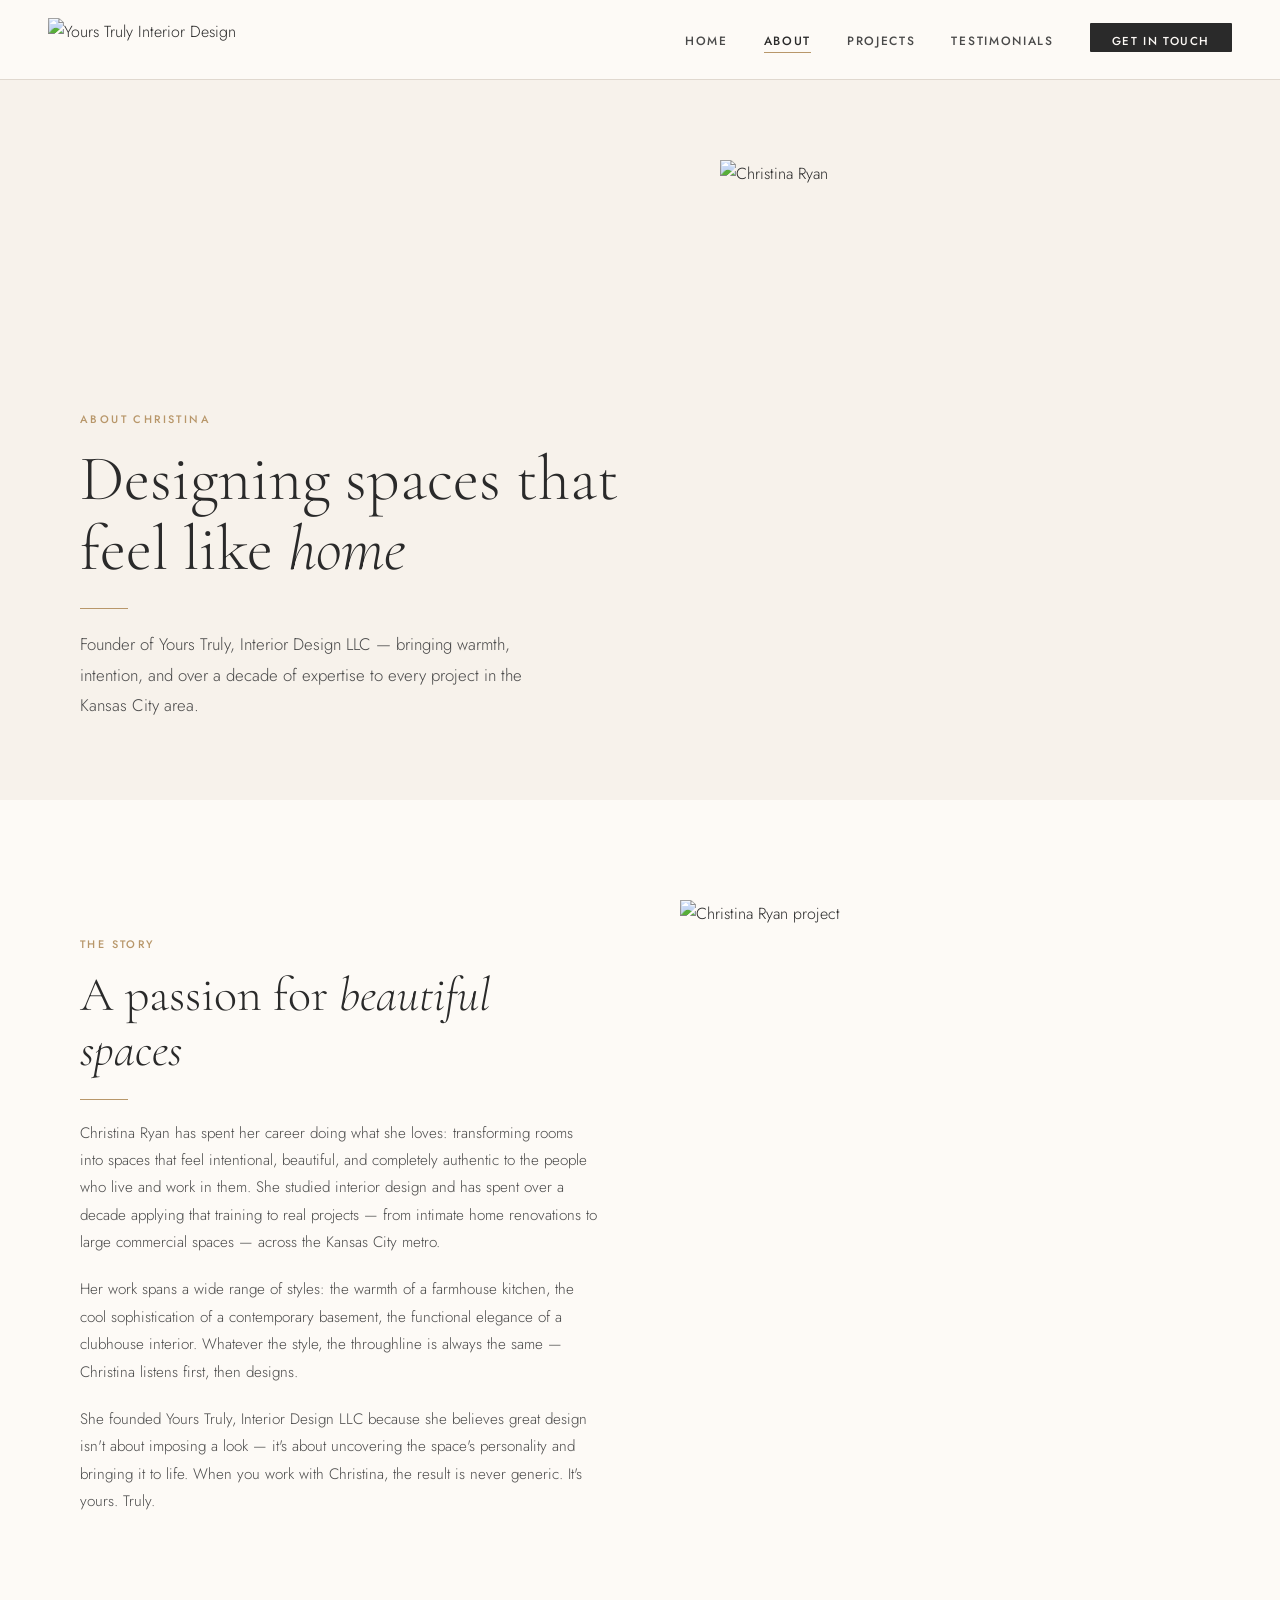
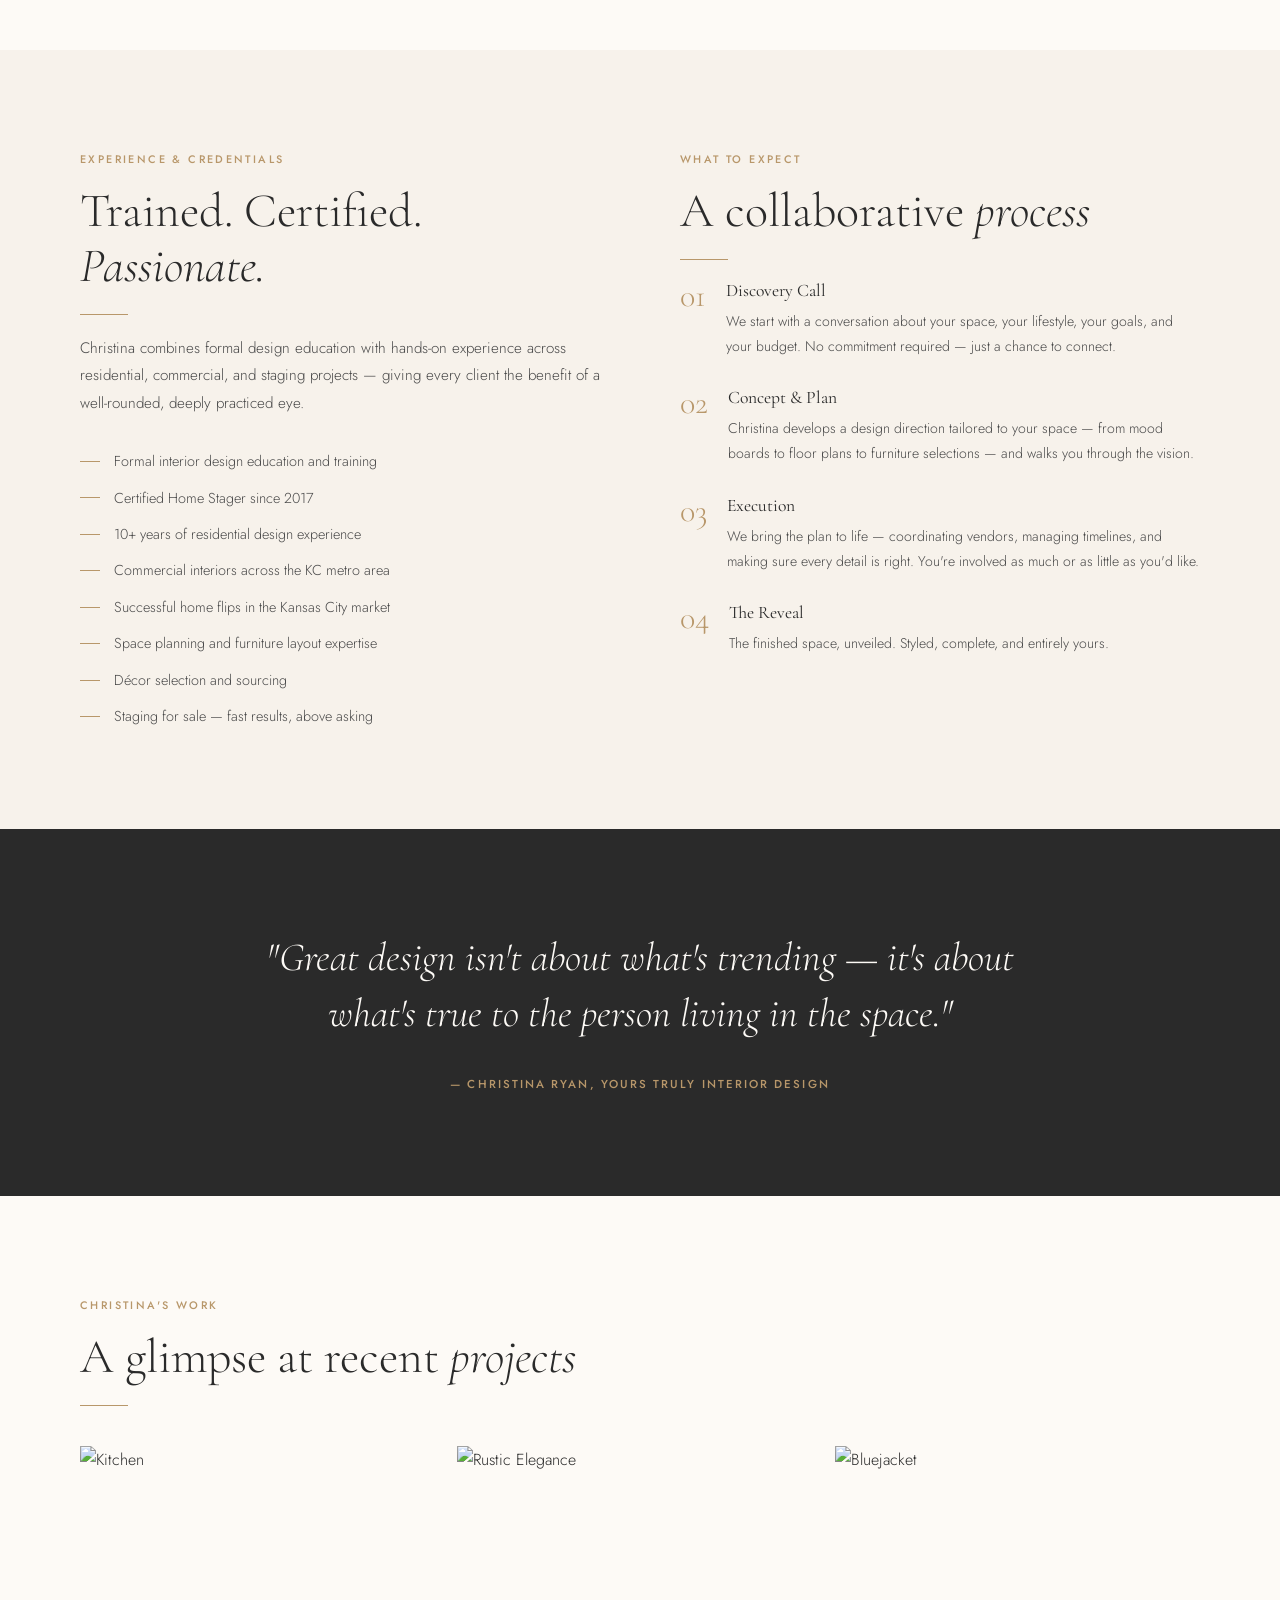
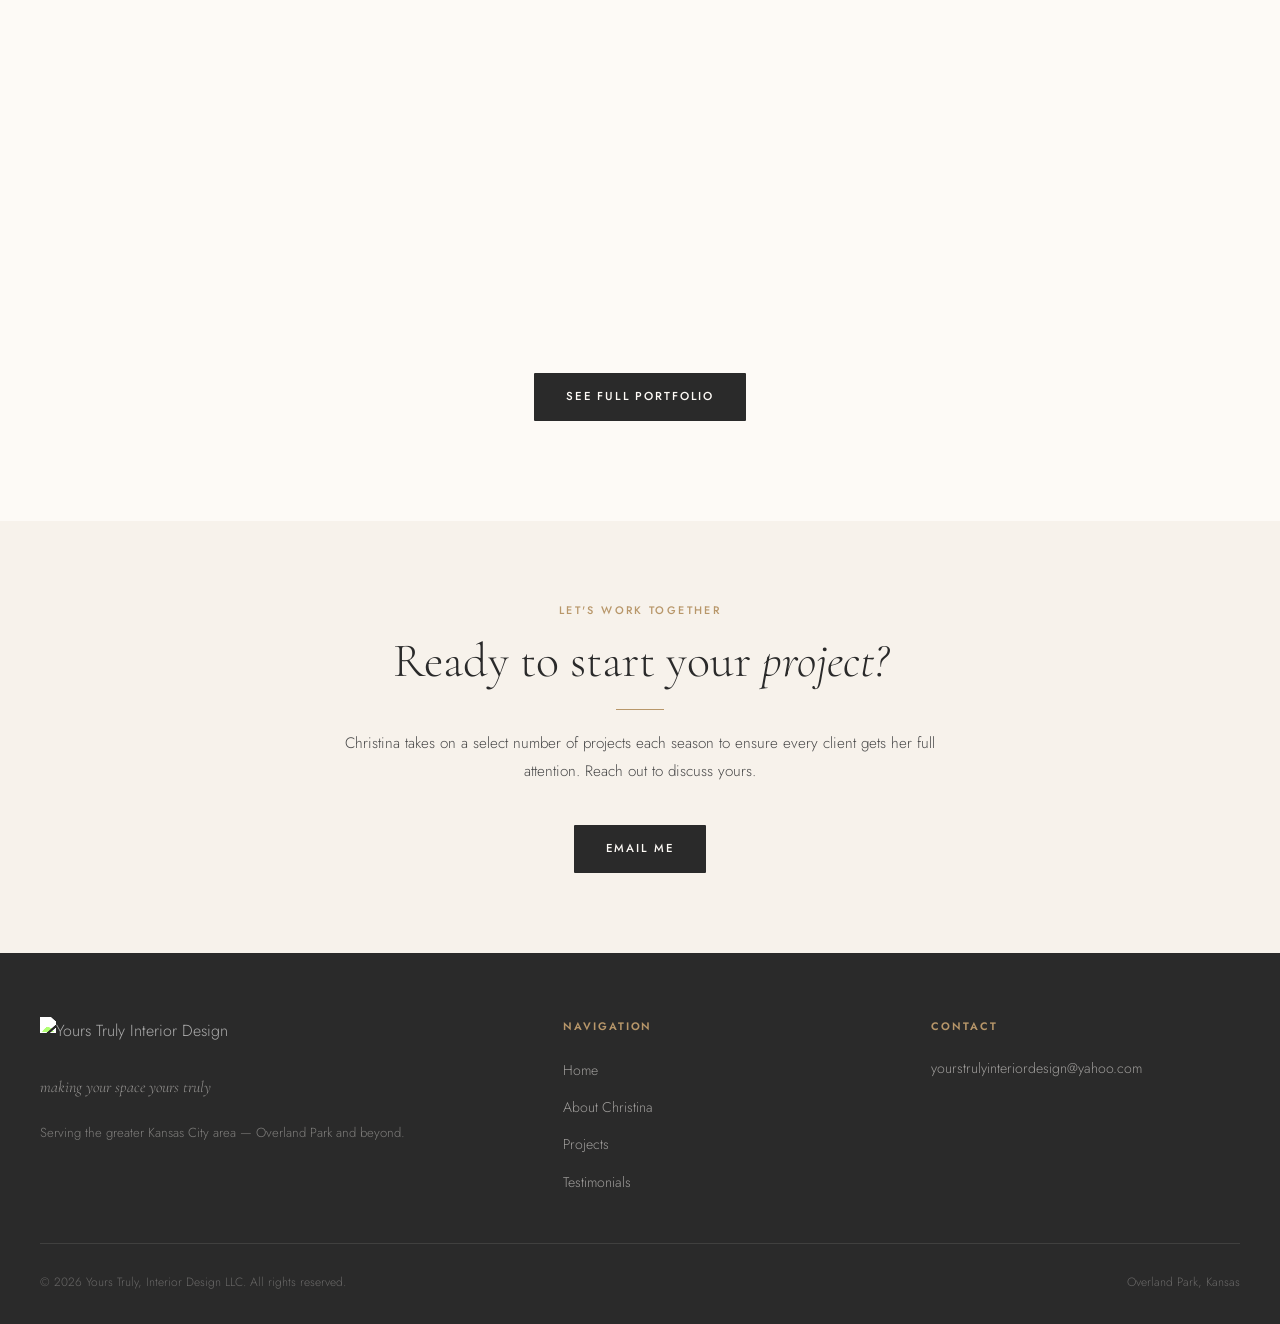
==== commit 1f9079d1: "added Modern Organic Custom Home project to residential section Start-to-finish new construction cus" ====
--- a/about.html
+++ b/about.html
@@ -19,7 +19,7 @@
       <li><a href="about.html" class="active">About</a></li>
       <li><a href="projects.html">Projects</a></li>
       <li><a href="testimonials.html">Testimonials</a></li>
-      <li><a href="mailto:yourstrulyinteriordesign@yahoo.com" class="nav-cta">Get in Touch</a></li>
+      <li><a href="contact.html" class="nav-cta">Get in Touch</a></li>
     </ul>
     <button class="hamburger" id="hamburger" aria-label="Menu">
       <span></span><span></span><span></span>
@@ -31,7 +31,7 @@
     <a href="about.html">About</a>
     <a href="projects.html">Projects</a>
     <a href="testimonials.html">Testimonials</a>
-    <a href="mailto:yourstrulyinteriordesign@yahoo.com">Get in Touch</a>
+    <a href="contact.html">Get in Touch</a>
   </div>
 
   <!-- PAGE HERO -->
@@ -66,7 +66,7 @@
         </div>
         <div class="split-image">
           <img
-            src="https://images.squarespace-cdn.com/content/v1/5b879209da02bc54b4c3dd03/1630653431129-27G4PK1G4OTRNP33AMVS/86757907_2909606565801792_7274427422525620224_n.jpg"
+            src="https://christinecaso.zenfolio.com/img/s/v-10/p1123004220-6.jpg"
             alt="Christina Ryan project"
             loading="lazy"
           />
@@ -78,7 +78,7 @@
   <!-- CREDENTIALS -->
   <section style="background: var(--cream); padding: 100px 0;">
     <div class="section" style="padding-top: 0; padding-bottom: 0;">
-      <div style="display: grid; grid-template-columns: 1fr 1fr; gap: 80px; align-items: start;">
+      <div style="display: grid; grid-template-columns: 1fr 1fr; gap: 80px; align-items: start;" class="about-two-col">
         <div>
           <p class="section-label">Experience &amp; Credentials</p>
           <h2>Trained. Certified. <em>Passionate.</em></h2>
@@ -155,7 +155,7 @@
         <img src="https://images.squarespace-cdn.com/content/v1/5b879209da02bc54b4c3dd03/1630653224249-AIMU67XTC1O9X4L0WO57/78040785_2699862756776175_4248796032495779840_n.jpg" alt="Rustic Elegance" style="width:100%; aspect-ratio:3/4; object-fit:cover; transition: transform 0.5s;" onmouseover="this.style.transform='scale(1.04)'" onmouseout="this.style.transform='scale(1)'" loading="lazy" />
       </div>
       <div style="overflow:hidden;">
-        <img src="https://images.squarespace-cdn.com/content/v1/5b879209da02bc54b4c3dd03/1630653431836-ACAUEU95DO4KXU7ZUF64/86973829_2909606402468475_8310304707469901824_n.jpg" alt="Farmhouse" style="width:100%; aspect-ratio:3/4; object-fit:cover; transition: transform 0.5s;" onmouseover="this.style.transform='scale(1.04)'" onmouseout="this.style.transform='scale(1)'" loading="lazy" />
+        <img src="https://christinecaso.zenfolio.com/img/s/v-10/p1123004372-6.jpg" alt="Bluejacket" style="width:100%; aspect-ratio:3/4; object-fit:cover; transition: transform 0.5s;" onmouseover="this.style.transform='scale(1.04)'" onmouseout="this.style.transform='scale(1)'" loading="lazy" />
       </div>
     </div>
     <div style="text-align: center; margin-top: 40px;">
@@ -171,7 +171,7 @@
       <div class="divider" style="margin: 20px auto;"></div>
       <p style="text-align: center; margin-bottom: 40px;">Christina takes on a select number of projects each season to ensure every client gets her full attention. Reach out to discuss yours.</p>
       <div style="display: flex; justify-content: center; gap: 16px; flex-wrap: wrap;">
-        <a href="mailto:yourstrulyinteriordesign@yahoo.com" class="btn btn-dark">Email Me</a>
+        <a href="contact.html" class="btn btn-dark">Email Me</a>
       </div>
     </div>
   </section>
@@ -195,7 +195,7 @@
       </div>
       <div>
         <p class="footer-heading">Contact</p>
-        <p class="footer-contact-item"><a href="mailto:yourstrulyinteriordesign@yahoo.com">yourstrulyinteriordesign@yahoo.com</a></p>
+        <p class="footer-contact-item"><a href="contact.html">yourstrulyinteriordesign@yahoo.com</a></p>
       </div>
     </div>
     <div class="footer-bottom">
--- a/styles.css
+++ b/styles.css
@@ -1096,6 +1096,49 @@
 
 /* ─── RESPONSIVE ──────────────────────────────────────── */
 
+/* Projects page photo grids */
+.project-grid-3 {
+  display: grid;
+  grid-template-columns: repeat(3, 1fr);
+  gap: 12px;
+  margin-top: 40px;
+}
+.project-grid-2 {
+  display: grid;
+  grid-template-columns: 1fr 1fr;
+  gap: 12px;
+  margin-top: 40px;
+}
+.project-grid-3 > div,
+.project-grid-2 > div {
+  overflow: hidden;
+  aspect-ratio: 4/3;
+}
+.project-grid-3 img,
+.project-grid-2 img {
+  width: 100%;
+  height: 100%;
+  object-fit: cover;
+  transition: transform 0.5s;
+  display: block;
+}
+
+@media (max-width: 960px) {
+  .project-grid-3 { grid-template-columns: 1fr 1fr; }
+}
+
+@media (max-width: 640px) {
+  .project-grid-3,
+  .project-grid-2 {
+    grid-template-columns: 1fr;
+    gap: 8px;
+  }
+  .project-grid-3 > div,
+  .project-grid-2 > div {
+    aspect-ratio: 3/2;
+  }
+}
+
 @media (max-width: 960px) {
   :root { --section-pad: 70px 24px; }
 
@@ -1134,4 +1177,6 @@
   .intro-strip { gap: 32px; }
 
   .masonry-2col, .masonry-3col { grid-template-columns: 1fr; }
-}
+
+  .about-two-col { grid-template-columns: 1fr !important; gap: 48px !important; }
+}
